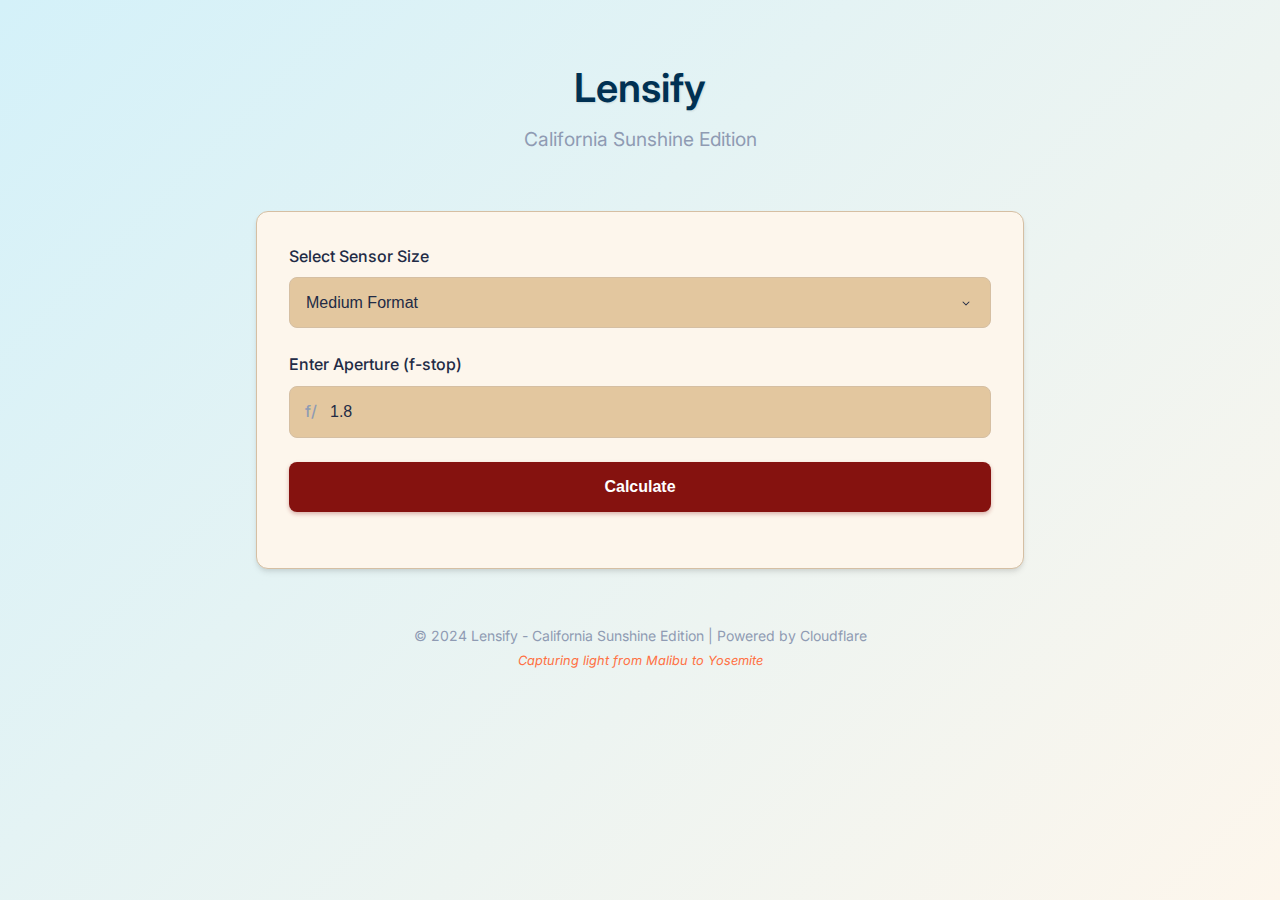
==== lensify/public/index.html @ 9fa5b143 "update" ====
<!DOCTYPE html>
<html lang="en">
<head>
    <meta charset="UTF-8">
    <meta name="viewport" content="width=device-width, initial-scale=1.0">
    <title>Lensify - Sensor & Aperture Calculator</title>
    <link rel="stylesheet" href="malibu.css">
    <!-- 使用Google Fonts -->
    <link rel="preconnect" href="https://fonts.googleapis.com">
    <link rel="preconnect" href="https://fonts.gstatic.com" crossorigin>
    <link href="https://fonts.googleapis.com/css2?family=Inter:wght@300;400;600&display=swap" rel="stylesheet">
    <!-- 添加网站图标 -->
    <link rel="icon" href="data:image/svg+xml,<svg xmlns=%22http://www.w3.org/2000/svg%22 viewBox=%220 0 100 100%22><text y=%22.9em%22 font-size=%2290%22>📷</text></svg>">
</head>
<body>
    <div class="container">
        <header>
            <h1>Lensify</h1>
            <p class="subtitle">California Sunshine Edition</p>
        </header>

        <main>
            <div class="calculator-card">
                <div class="form-group">
                    <label for="sensorSize">Select Sensor Size</label>
                    <select id="sensorSize" class="form-control">
                        <!-- 相机传感器选项 -->
                        <optgroup label="Camera Sensors">
                            <option value="medium-format">Medium Format</option>
                            <option value="full-frame">Full Frame</option>
                            <option value="aps-h">APS-H</option>
                            <option value="aps-c-canon">APS-C (Canon)</option>
                            <option value="aps-c">APS-C</option>
                            <option value="micro-four-thirds">Micro Four Thirds</option>
                            <option value="1-inch">1-inch</option>
                        </optgroup>
                        
                        <!-- 手机传感器选项 -->
                        <optgroup label="Phone Sensors">
                            <option value="1/1.14">1/1.14-inch</option>
                            <option value="1/1.28">1/1.28-inch</option>
                            <option value="1/1.3">1/1.3-inch</option>
                            <option value="1/1.31">1/1.31-inch</option>
                            <option value="1/1.35">1/1.35-inch</option>
                            <option value="1/1.4">1/1.4-inch</option>
                            <option value="1/1.49">1/1.49-inch</option>
                            <option value="1/1.5">1/1.5-inch</option>
                            <option value="1/1.56">1/1.56-inch</option>
                            <option value="1/1.57">1/1.57-inch</option>
                            <option value="1/1.6">1/1.6-inch</option>
                            <option value="1/1.7">1/1.7-inch</option>
                            <option value="1/1.74">1/1.74-inch</option>
                            <option value="1/1.78">1/1.78-inch</option>
                            <option value="1/1.95">1/1.95-inch</option>
                            <option value="1/2">1/2-inch</option>
                            <option value="1/2.3">1/2.3-inch</option>
                            <option value="1/2.55">1/2.55-inch</option>
                            <option value="1/2.76">1/2.76-inch</option>
                            <option value="1/3">1/3-inch</option>
                            <option value="1/3.06">1/3.06-inch</option>
                            <option value="1/3.2">1/3.2-inch</option>
                            <option value="1/3.4">1/3.4-inch</option>
                            <option value="1/3.6">1/3.6-inch</option>
                            <option value="1/4">1/4-inch</option>
                        </optgroup>
                    </select>
                </div>

                <div class="form-group">
                    <label for="aperture">Enter Aperture (f-stop)</label>
                    <div class="input-prefix">
                        <span class="prefix">f/</span>
                        <input type="number" id="aperture" class="form-control" step="0.1" min="0.95" value="1.8">
                    </div>
                </div>

                <button id="calculate" class="btn-calculate">Calculate</button>

                <div id="result" class="result-container hidden">
                    <h3>🌞 Result</h3>
                    <div class="result-grid">
                        <div class="result-item">
                            <span class="result-label">Sensor:</span>
                            <span id="result-sensor" class="result-value">-</span>
                        </div>
                        <div class="result-item">
                            <span class="result-label">Crop Factor:</span>
                            <span id="result-crop-factor" class="result-value">-</span>
                        </div>
                        <div class="result-item">
                            <span class="result-label">Input Aperture:</span>
                            <span id="result-input-aperture" class="result-value">-</span>
                        </div>
                        <div class="result-item highlight">
                            <span class="result-label">Equivalent Aperture:</span>
                            <span id="result-equivalent-aperture" class="result-value">-</span>
                        </div>
                    </div>
                    <p class="explanation">
                        Equivalent aperture represents the effective f-stop when comparing the depth of field to a full-frame camera. 
                        This helps you understand how your lens performs across different sensor sizes.
                    </p>
                </div>
            </div>
        </main>

        <footer>
            <p>&copy; 2024 Lensify - California Sunshine Edition | Powered by Cloudflare</p>
            <p class="motto">Capturing light from Malibu to Yosemite</p>
        </footer>
    </div>

    <script src="sanfrancisco.js"></script>
</body>
</html>
---- lensify/public/malibu.css ----
/* 
 * Malibu CSS - Lensify项目样式表
 * 
 * 这个样式表定义了Lensify计算器的视觉外观
 * 采用加州阳光风格的设计
 */

:root {
  /* 主色调 - 加州阳光风格 */
  --ocean-blue: #003153;       /* 深海蓝 - 主色调 */
  --wine-red: #85120F;         /* 红酒色 - 按钮色 */
  --sand-beige: #E3C79F;       /* 沙滩米色 - 上传框背景 */
  --sky-light: #D4F1F9;        /* 浅蓝天空 - 背景渐变起始 */
  --sand-light: #FDF6EC;       /* 浅沙色 - 背景渐变结束 */
  --sand-dark: #D5BFA3;        /* 深沙色 - 边框和分隔线 */
  
  /* 文字颜色 */
  --text-dark: #222B45;        /* 深色文字 */
  --text-light: #8F9BB3;       /* 浅色文字 */
  --text-white: #FFFFFF;       /* 白色文字 */
  
  /* 功能色 */
  --success: #00866E;          /* 成功色 - 加州松绿 */
  --warning: #F9A826;          /* 警告色 - 加州橙 */
  --error: #C53030;            /* 错误色 - 加州红 */
  --coral: #FF7043;            /* 珊瑚色 - 辅助色 */
  
  /* 间距变量 */
  --spacing-xs: 0.25rem;
  --spacing-sm: 0.5rem;
  --spacing-md: 1rem;
  --spacing-lg: 1.5rem;
  --spacing-xl: 2rem;
  
  /* 边框半径 */
  --border-radius-sm: 0.25rem;
  --border-radius-md: 0.5rem;
  --border-radius-lg: 0.75rem;
  
  /* 阴影 */
  --shadow-sm: 0 1px 2px 0 rgba(0, 0, 0, 0.05);
  --shadow-md: 0 4px 6px -1px rgba(0, 0, 0, 0.1), 0 2px 4px -1px rgba(0, 0, 0, 0.06);
  --shadow-lg: 0 10px 15px -3px rgba(0, 0, 0, 0.1), 0 4px 6px -2px rgba(0, 0, 0, 0.05);
}

/* 基础样式重置 */
* {
  margin: 0;
  padding: 0;
  box-sizing: border-box;
}

body {
  font-family: 'Inter', -apple-system, BlinkMacSystemFont, sans-serif;
  background: linear-gradient(135deg, var(--sky-light) 0%, var(--sand-light) 100%);
  color: var(--text-dark);
  line-height: 1.6;
  min-height: 100vh;
  padding: var(--spacing-md);
}

/* 布局容器 */
.container {
  max-width: 800px;
  margin: 0 auto;
  padding: var(--spacing-md);
}

/* 标题样式 */
header {
  text-align: center;
  margin-bottom: var(--spacing-xl);
  padding: var(--spacing-lg) 0;
}

h1 {
  font-size: 2.5rem;
  font-weight: 600;
  color: var(--ocean-blue);
  margin-bottom: var(--spacing-xs);
  text-shadow: 1px 1px 2px rgba(0, 0, 0, 0.1);
}

.subtitle {
  font-size: 1.2rem;
  color: var(--text-light);
}

/* 卡片样式 */
.calculator-card {
  background-color: var(--sand-light);
  border-radius: var(--border-radius-lg);
  box-shadow: var(--shadow-md);
  padding: var(--spacing-xl);
  margin-bottom: var(--spacing-xl);
  border: 1px solid var(--sand-dark);
}

/* 表单元素 */
.form-group {
  margin-bottom: var(--spacing-lg);
}

label {
  display: block;
  margin-bottom: var(--spacing-sm);
  font-weight: 500;
  color: var(--text-dark);
}

.form-control {
  width: 100%;
  padding: var(--spacing-md);
  font-size: 1rem;
  border: 1px solid var(--sand-dark);
  border-radius: var(--border-radius-md);
  background-color: var(--text-white);
  color: var(--text-dark);
  transition: border-color 0.2s, box-shadow 0.2s;
}

.form-control:focus {
  outline: none;
  border-color: var(--ocean-blue);
  box-shadow: 0 0 0 3px rgba(0, 49, 83, 0.2);
}

select.form-control {
  appearance: none;
  background-image: url("data:image/svg+xml,%3Csvg xmlns='http://www.w3.org/2000/svg' width='16' height='16' viewBox='0 0 16 16'%3E%3Cpath fill='%23222B45' d='M4.646 6.646a.5.5 0 01.708 0L8 9.293l2.646-2.647a.5.5 0 01.708.708l-3 3a.5.5 0 01-.708 0l-3-3a.5.5 0 010-.708z'/%3E%3C/svg%3E");
  background-repeat: no-repeat;
  background-position: right 1rem center;
  padding-right: 2.5rem;
  background-color: var(--sand-beige);
}

/* 光圈输入前缀样式 */
.input-prefix {
  position: relative;
  display: flex;
  align-items: center;
}

.prefix {
  position: absolute;
  left: var(--spacing-md);
  font-weight: 500;
  color: var(--text-light);
  z-index: 1;
}

input[type="number"] {
  padding-left: 2.5rem;
  background-color: var(--sand-beige);
}

/* 按钮样式 */
.btn-calculate {
  width: 100%;
  padding: var(--spacing-md);
  background-color: var(--wine-red);
  color: var(--text-white);
  border: none;
  border-radius: var(--border-radius-md);
  font-size: 1rem;
  font-weight: 600;
  cursor: pointer;
  transition: background-color 0.2s, transform 0.1s;
  margin-bottom: var(--spacing-lg);
  box-shadow: 0 2px 4px rgba(133, 18, 15, 0.3);
}

.btn-calculate:hover {
  background-color: #6A0F0D; /* 深红酒色 */
  transform: translateY(-2px);
}

.btn-calculate:active {
  transform: translateY(0);
}

.btn-calculate:focus {
  outline: none;
  box-shadow: 0 0 0 3px rgba(133, 18, 15, 0.3);
}

/* 结果区域 */
.result-container {
  background-color: var(--sky-light);
  border-radius: var(--border-radius-md);
  padding: var(--spacing-lg);
  margin-top: var(--spacing-lg);
  border: 1px solid rgba(0, 49, 83, 0.2);
}

.result-container.hidden {
  display: none;
}

.result-container h3 {
  font-size: 1.2rem;
  margin-bottom: var(--spacing-md);
  color: var(--ocean-blue);
}

.result-grid {
  display: grid;
  grid-template-columns: 1fr 1fr;
  gap: var(--spacing-md);
  margin-bottom: var(--spacing-md);
}

.result-item {
  padding: var(--spacing-md);
  background-color: rgba(255, 255, 255, 0.7);
  border-radius: var(--border-radius-sm);
  display: flex;
  flex-direction: column;
  border: 1px solid var(--sand-dark);
}

.result-label {
  font-size: 0.875rem;
  color: var(--text-light);
  margin-bottom: var(--spacing-xs);
}

.result-value {
  font-size: 1.1rem;
  font-weight: 600;
  color: var(--text-dark);
}

.result-item.highlight {
  background-color: var(--text-white);
  border: 1px solid var(--ocean-blue);
}

.result-item.highlight .result-value {
  color: var(--ocean-blue);
  font-size: 1.3rem;
}

.explanation {
  font-size: 0.875rem;
  color: var(--text-light);
  margin-top: var(--spacing-md);
  line-height: 1.5;
  padding: var(--spacing-sm);
  background-color: rgba(255, 255, 255, 0.5);
  border-radius: var(--border-radius-sm);
}

/* 页脚样式 */
footer {
  text-align: center;
  margin-top: var(--spacing-xl);
  padding: var(--spacing-lg) 0;
  color: var(--text-light);
  font-size: 0.875rem;
}

.motto {
  margin-top: var(--spacing-xs);
  font-style: italic;
  color: var(--coral);
  font-size: 0.8rem;
}

/* 响应式设计 */
@media (max-width: 640px) {
  .result-grid {
    grid-template-columns: 1fr;
  }
  
  .calculator-card {
    padding: var(--spacing-lg);
  }
  
  h1 {
    font-size: 2rem;
  }
  
  body {
    padding: var(--spacing-sm);
  }
}
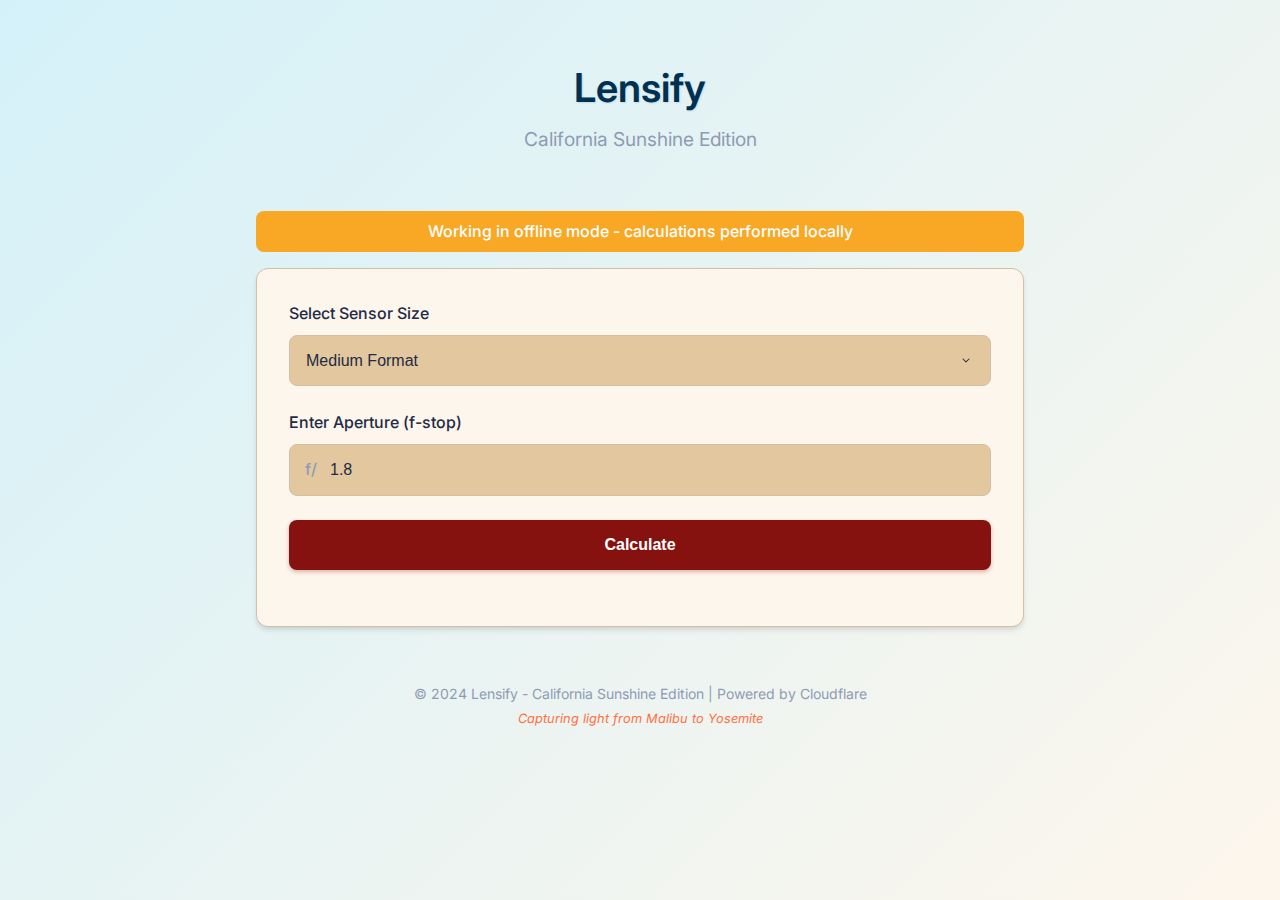
==== commit 71aebcd1: "fix" ====
--- a/lensify/public/index.html
+++ b/lensify/public/index.html
@@ -20,6 +20,10 @@
         </header>
 
         <main>
+            <div id="connection-status" class="status-banner hidden">
+                <p class="status-message">Working in offline mode - calculations performed locally</p>
+            </div>
+            
             <div class="calculator-card">
                 <div class="form-group">
                     <label for="sensorSize">Select Sensor Size</label>
--- a/lensify/public/malibu.css
+++ b/lensify/public/malibu.css
@@ -285,3 +285,22 @@
     padding: var(--spacing-sm);
   }
 }
+
+/* 状态横幅样式 */
+.status-banner {
+  background-color: var(--warning);
+  color: var(--text-white);
+  text-align: center;
+  padding: var(--spacing-sm);
+  margin-bottom: var(--spacing-md);
+  border-radius: var(--border-radius-md);
+  font-weight: 500;
+}
+
+.status-banner.hidden {
+  display: none;
+}
+
+.status-message {
+  margin: 0;
+}
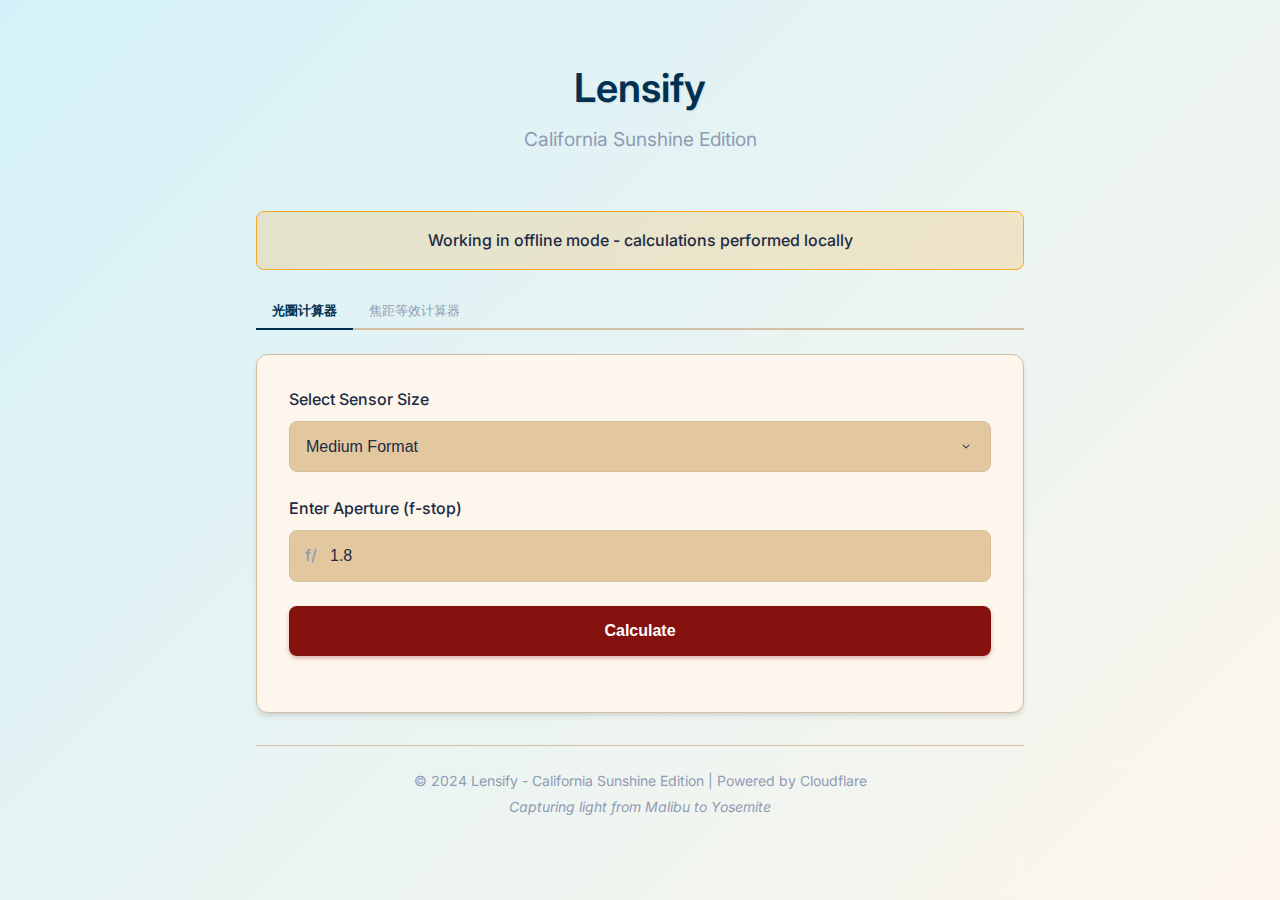
==== commit c37a977c: "update" ====
--- a/lensify/public/index.html
+++ b/lensify/public/index.html
@@ -24,86 +24,245 @@
                 <p class="status-message">Working in offline mode - calculations performed locally</p>
             </div>
             
-            <div class="calculator-card">
-                <div class="form-group">
-                    <label for="sensorSize">Select Sensor Size</label>
-                    <select id="sensorSize" class="form-control">
-                        <!-- 相机传感器选项 -->
-                        <optgroup label="Camera Sensors">
-                            <option value="medium-format">Medium Format</option>
-                            <option value="full-frame">Full Frame</option>
-                            <option value="aps-h">APS-H</option>
-                            <option value="aps-c-canon">APS-C (Canon)</option>
-                            <option value="aps-c">APS-C</option>
-                            <option value="micro-four-thirds">Micro Four Thirds</option>
-                            <option value="1-inch">1-inch</option>
-                        </optgroup>
-                        
-                        <!-- 手机传感器选项 -->
-                        <optgroup label="Phone Sensors">
-                            <option value="1/1.14">1/1.14-inch</option>
-                            <option value="1/1.28">1/1.28-inch</option>
-                            <option value="1/1.3">1/1.3-inch</option>
-                            <option value="1/1.31">1/1.31-inch</option>
-                            <option value="1/1.35">1/1.35-inch</option>
-                            <option value="1/1.4">1/1.4-inch</option>
-                            <option value="1/1.49">1/1.49-inch</option>
-                            <option value="1/1.5">1/1.5-inch</option>
-                            <option value="1/1.56">1/1.56-inch</option>
-                            <option value="1/1.57">1/1.57-inch</option>
-                            <option value="1/1.6">1/1.6-inch</option>
-                            <option value="1/1.7">1/1.7-inch</option>
-                            <option value="1/1.74">1/1.74-inch</option>
-                            <option value="1/1.78">1/1.78-inch</option>
-                            <option value="1/1.95">1/1.95-inch</option>
-                            <option value="1/2">1/2-inch</option>
-                            <option value="1/2.3">1/2.3-inch</option>
-                            <option value="1/2.55">1/2.55-inch</option>
-                            <option value="1/2.76">1/2.76-inch</option>
-                            <option value="1/3">1/3-inch</option>
-                            <option value="1/3.06">1/3.06-inch</option>
-                            <option value="1/3.2">1/3.2-inch</option>
-                            <option value="1/3.4">1/3.4-inch</option>
-                            <option value="1/3.6">1/3.6-inch</option>
-                            <option value="1/4">1/4-inch</option>
-                        </optgroup>
-                    </select>
+            <!-- 标签页导航 -->
+            <div class="tab-container">
+                <div class="tab-buttons">
+                    <button id="tab-button-aperture" class="tab-button active">光圈计算器</button>
+                    <button id="tab-button-focal" class="tab-button">焦距等效计算器</button>
                 </div>
-
-                <div class="form-group">
-                    <label for="aperture">Enter Aperture (f-stop)</label>
-                    <div class="input-prefix">
-                        <span class="prefix">f/</span>
-                        <input type="number" id="aperture" class="form-control" step="0.1" min="0.95" value="1.8">
+            
+                <!-- 光圈计算器标签页 -->
+                <div id="tab-aperture" class="tab-content active">
+                    <div class="calculator-card">
+                        <div class="form-group">
+                            <label for="sensorSize">Select Sensor Size</label>
+                            <select id="sensorSize" class="form-control">
+                                <!-- 相机传感器选项 -->
+                                <optgroup label="Camera Sensors">
+                                    <option value="medium-format">Medium Format</option>
+                                    <option value="full-frame">Full Frame</option>
+                                    <option value="aps-h">APS-H</option>
+                                    <option value="aps-c-canon">APS-C (Canon)</option>
+                                    <option value="aps-c">APS-C</option>
+                                    <option value="micro-four-thirds">Micro Four Thirds</option>
+                                    <option value="1-inch">1-inch</option>
+                                </optgroup>
+                                
+                                <!-- 手机传感器选项 -->
+                                <optgroup label="Phone Sensors">
+                                    <option value="1/1.14">1/1.14-inch</option>
+                                    <option value="1/1.28">1/1.28-inch</option>
+                                    <option value="1/1.3">1/1.3-inch</option>
+                                    <option value="1/1.31">1/1.31-inch</option>
+                                    <option value="1/1.35">1/1.35-inch</option>
+                                    <option value="1/1.4">1/1.4-inch</option>
+                                    <option value="1/1.49">1/1.49-inch</option>
+                                    <option value="1/1.5">1/1.5-inch</option>
+                                    <option value="1/1.56">1/1.56-inch</option>
+                                    <option value="1/1.57">1/1.57-inch</option>
+                                    <option value="1/1.6">1/1.6-inch</option>
+                                    <option value="1/1.7">1/1.7-inch</option>
+                                    <option value="1/1.74">1/1.74-inch</option>
+                                    <option value="1/1.78">1/1.78-inch</option>
+                                    <option value="1/1.95">1/1.95-inch</option>
+                                    <option value="1/2">1/2-inch</option>
+                                    <option value="1/2.3">1/2.3-inch</option>
+                                    <option value="1/2.55">1/2.55-inch</option>
+                                    <option value="1/2.76">1/2.76-inch</option>
+                                    <option value="1/3">1/3-inch</option>
+                                    <option value="1/3.06">1/3.06-inch</option>
+                                    <option value="1/3.2">1/3.2-inch</option>
+                                    <option value="1/3.4">1/3.4-inch</option>
+                                    <option value="1/3.6">1/3.6-inch</option>
+                                    <option value="1/4">1/4-inch</option>
+                                </optgroup>
+                            </select>
+                        </div>
+
+                        <div class="form-group">
+                            <label for="aperture">Enter Aperture (f-stop)</label>
+                            <div class="input-prefix">
+                                <span class="prefix">f/</span>
+                                <input type="number" id="aperture" class="form-control" step="0.1" min="0.95" value="1.8">
+                            </div>
+                        </div>
+
+                        <button id="calculate" class="btn-calculate">Calculate</button>
+
+                        <div id="result" class="result-container hidden">
+                            <h3>🌞 Result</h3>
+                            <div class="result-grid">
+                                <div class="result-item">
+                                    <span class="result-label">Sensor:</span>
+                                    <span id="result-sensor" class="result-value">-</span>
+                                </div>
+                                <div class="result-item">
+                                    <span class="result-label">Crop Factor:</span>
+                                    <span id="result-crop-factor" class="result-value">-</span>
+                                </div>
+                                <div class="result-item">
+                                    <span class="result-label">Input Aperture:</span>
+                                    <span id="result-input-aperture" class="result-value">-</span>
+                                </div>
+                                <div class="result-item highlight">
+                                    <span class="result-label">Equivalent Aperture:</span>
+                                    <span id="result-equivalent-aperture" class="result-value">-</span>
+                                </div>
+                            </div>
+                            <p class="explanation">
+                                Equivalent aperture represents the effective f-stop when comparing the depth of field to a full-frame camera. 
+                                This helps you understand how your lens performs across different sensor sizes.
+                            </p>
+                        </div>
                     </div>
                 </div>
-
-                <button id="calculate" class="btn-calculate">Calculate</button>
-
-                <div id="result" class="result-container hidden">
-                    <h3>🌞 Result</h3>
-                    <div class="result-grid">
-                        <div class="result-item">
-                            <span class="result-label">Sensor:</span>
-                            <span id="result-sensor" class="result-value">-</span>
-                        </div>
-                        <div class="result-item">
-                            <span class="result-label">Crop Factor:</span>
-                            <span id="result-crop-factor" class="result-value">-</span>
-                        </div>
-                        <div class="result-item">
-                            <span class="result-label">Input Aperture:</span>
-                            <span id="result-input-aperture" class="result-value">-</span>
-                        </div>
-                        <div class="result-item highlight">
-                            <span class="result-label">Equivalent Aperture:</span>
-                            <span id="result-equivalent-aperture" class="result-value">-</span>
+                
+                <!-- 焦距等效计算器标签页 -->
+                <div id="tab-focal" class="tab-content">
+                    <div class="calculator-card">
+                        <div class="form-group">
+                            <label for="originalSensor">Original Sensor Size</label>
+                            <select id="originalSensor" class="form-control">
+                                <!-- 相机传感器选项 -->
+                                <optgroup label="Camera Sensors">
+                                    <option value="medium-format">Medium Format</option>
+                                    <option value="full-frame">Full Frame</option>
+                                    <option value="aps-h">APS-H</option>
+                                    <option value="aps-c-canon">APS-C (Canon)</option>
+                                    <option value="aps-c">APS-C</option>
+                                    <option value="micro-four-thirds">Micro Four Thirds</option>
+                                    <option value="1-inch">1-inch</option>
+                                </optgroup>
+                                
+                                <!-- 手机传感器选项 -->
+                                <optgroup label="Phone Sensors">
+                                    <option value="1/1.14">1/1.14-inch</option>
+                                    <option value="1/1.28">1/1.28-inch</option>
+                                    <option value="1/1.3">1/1.3-inch</option>
+                                    <option value="1/1.31">1/1.31-inch</option>
+                                    <option value="1/1.35">1/1.35-inch</option>
+                                    <option value="1/1.4">1/1.4-inch</option>
+                                    <option value="1/1.49">1/1.49-inch</option>
+                                    <option value="1/1.5">1/1.5-inch</option>
+                                    <option value="1/1.56">1/1.56-inch</option>
+                                    <option value="1/1.57">1/1.57-inch</option>
+                                    <option value="1/1.6">1/1.6-inch</option>
+                                    <option value="1/1.7">1/1.7-inch</option>
+                                    <option value="1/1.74">1/1.74-inch</option>
+                                    <option value="1/1.78">1/1.78-inch</option>
+                                    <option value="1/1.95">1/1.95-inch</option>
+                                    <option value="1/2">1/2-inch</option>
+                                    <option value="1/2.3">1/2.3-inch</option>
+                                    <option value="1/2.55">1/2.55-inch</option>
+                                    <option value="1/2.76">1/2.76-inch</option>
+                                    <option value="1/3">1/3-inch</option>
+                                    <option value="1/3.06">1/3.06-inch</option>
+                                    <option value="1/3.2">1/3.2-inch</option>
+                                    <option value="1/3.4">1/3.4-inch</option>
+                                    <option value="1/3.6">1/3.6-inch</option>
+                                    <option value="1/4">1/4-inch</option>
+                                </optgroup>
+                            </select>
+                        </div>
+
+                        <div class="focal-length-inputs">
+                            <div class="form-group">
+                                <label for="originalFocal">Original Focal Length (mm)</label>
+                                <input type="number" id="originalFocal" class="form-control" step="1" min="1" value="23">
+                            </div>
+
+                            <div class="form-group">
+                                <label for="newFocal">New Focal Length (mm)</label>
+                                <input type="number" id="newFocal" class="form-control" step="1" min="1" value="35">
+                            </div>
+                        </div>
+
+                        <div class="form-group">
+                            <label for="focalAperture">Aperture (f-stop)</label>
+                            <div class="input-prefix">
+                                <span class="prefix">f/</span>
+                                <input type="number" id="focalAperture" class="form-control" step="0.1" min="0.95" value="1.8">
+                            </div>
+                        </div>
+
+                        <button id="calculateFocal" class="btn-calculate">Calculate</button>
+
+                        <div id="focalResult" class="result-container hidden">
+                            <h3>🔍 Focal Length Equivalent Result</h3>
+                            
+                            <div class="result-section">
+                                <h4>Sensor Equivalence</h4>
+                                <div class="result-grid">
+                                    <div class="result-item">
+                                        <span class="result-label">Original Sensor:</span>
+                                        <span id="result-original-sensor" class="result-value">-</span>
+                                    </div>
+                                    <div class="result-item">
+                                        <span class="result-label">Original Crop Factor:</span>
+                                        <span id="result-original-crop" class="result-value">-</span>
+                                    </div>
+                                    <div class="result-item highlight">
+                                        <span class="result-label">Equivalent Sensor:</span>
+                                        <span id="result-equivalent-sensor" class="result-value">-</span>
+                                    </div>
+                                    <div class="result-item highlight">
+                                        <span class="result-label">New Crop Factor:</span>
+                                        <span id="result-new-crop" class="result-value">-</span>
+                                    </div>
+                                </div>
+                            </div>
+                            
+                            <div class="result-section">
+                                <h4>Lens Performance</h4>
+                                <div class="result-grid">
+                                    <div class="result-item">
+                                        <span class="result-label">Original Focal Length:</span>
+                                        <span id="result-original-focal" class="result-value">-</span>
+                                    </div>
+                                    <div class="result-item">
+                                        <span class="result-label">New Focal Length:</span>
+                                        <span id="result-new-focal" class="result-value">-</span>
+                                    </div>
+                                    <div class="result-item">
+                                        <span class="result-label">Aperture:</span>
+                                        <span id="result-focal-aperture" class="result-value">-</span>
+                                    </div>
+                                    <div class="result-item highlight">
+                                        <span class="result-label">Equivalent Aperture:</span>
+                                        <span id="result-focal-equivalent-aperture" class="result-value">-</span>
+                                    </div>
+                                </div>
+                            </div>
+                            
+                            <div class="result-section">
+                                <h4>Additional Information</h4>
+                                <div class="result-grid">
+                                    <div class="result-item">
+                                        <span class="result-label">Original Equiv. Focal Length:</span>
+                                        <span id="result-original-equiv-focal" class="result-value">-</span>
+                                    </div>
+                                    <div class="result-item">
+                                        <span class="result-label">New Equiv. Focal Length:</span>
+                                        <span id="result-new-equiv-focal" class="result-value">-</span>
+                                    </div>
+                                    <div class="result-item">
+                                        <span class="result-label">Angle of View Change:</span>
+                                        <span id="result-angle-change" class="result-value">-</span>
+                                    </div>
+                                    <div class="result-item">
+                                        <span class="result-label">Relative Sensor Area:</span>
+                                        <span id="result-relative-area" class="result-value">-</span>
+                                    </div>
+                                </div>
+                            </div>
+                            
+                            <p class="explanation">
+                                This calculation shows how changing focal length affects the sensor size equivalence.
+                                It helps understand which sensor your lens effectively behaves like when changing focal length,
+                                useful for evaluating lens performance across different focal ranges.
+                            </p>
                         </div>
                     </div>
-                    <p class="explanation">
-                        Equivalent aperture represents the effective f-stop when comparing the depth of field to a full-frame camera. 
-                        This helps you understand how your lens performs across different sensor sizes.
-                    </p>
                 </div>
             </div>
         </main>
--- a/lensify/public/malibu.css
+++ b/lensify/public/malibu.css
@@ -251,56 +251,160 @@
   border-radius: var(--border-radius-sm);
 }
 
+/* 标签页样式 */
+.tab-container {
+  margin-bottom: var(--spacing-xl);
+}
+
+.tab-buttons {
+  display: flex;
+  margin-bottom: var(--spacing-lg);
+  border-bottom: 2px solid var(--sand-dark);
+}
+
+.tab-button {
+  padding: var(--spacing-sm) var(--spacing-md);
+  background-color: transparent;
+  border: none;
+  cursor: pointer;
+  font-weight: 500;
+  color: var(--text-light);
+  position: relative;
+  transition: color 0.2s;
+}
+
+.tab-button:hover {
+  color: var(--ocean-blue);
+}
+
+.tab-button.active {
+  color: var(--ocean-blue);
+  font-weight: 600;
+}
+
+.tab-button.active::after {
+  content: '';
+  position: absolute;
+  bottom: -2px;
+  left: 0;
+  right: 0;
+  height: 2px;
+  background-color: var(--ocean-blue);
+}
+
+.tab-content {
+  display: none;
+}
+
+.tab-content.active {
+  display: block;
+  animation: fadeIn 0.3s ease-in-out;
+}
+
+@keyframes fadeIn {
+  from { opacity: 0; transform: translateY(5px); }
+  to { opacity: 1; transform: translateY(0); }
+}
+
+/* 焦距计算器特定样式 */
+.focal-length-inputs {
+  display: grid;
+  grid-template-columns: 1fr 1fr;
+  gap: var(--spacing-md);
+}
+
+.result-section {
+  margin-bottom: var(--spacing-lg);
+  padding-bottom: var(--spacing-md);
+  border-bottom: 1px solid rgba(0, 49, 83, 0.1);
+}
+
+.result-section:last-child {
+  margin-bottom: 0;
+  padding-bottom: 0;
+  border-bottom: none;
+}
+
+.result-section h4 {
+  font-size: 1rem;
+  margin-bottom: var(--spacing-sm);
+  color: var(--ocean-blue);
+}
+
+/* 状态banner */
+.status-banner {
+  background-color: rgba(249, 168, 38, 0.2);
+  border: 1px solid var(--warning);
+  border-radius: var(--border-radius-md);
+  padding: var(--spacing-md);
+  margin-bottom: var(--spacing-lg);
+  text-align: center;
+}
+
+.status-banner.hidden {
+  display: none;
+}
+
+.status-message {
+  color: var(--text-dark);
+  font-weight: 500;
+}
+
 /* 页脚样式 */
 footer {
   text-align: center;
   margin-top: var(--spacing-xl);
-  padding: var(--spacing-lg) 0;
+  padding-top: var(--spacing-lg);
+  border-top: 1px solid var(--sand-dark);
   color: var(--text-light);
   font-size: 0.875rem;
 }
 
 .motto {
+  font-style: italic;
   margin-top: var(--spacing-xs);
-  font-style: italic;
-  color: var(--coral);
-  font-size: 0.8rem;
-}
-
-/* 响应式设计 */
-@media (max-width: 640px) {
+}
+
+/* 响应式调整 */
+@media (max-width: 768px) {
   .result-grid {
     grid-template-columns: 1fr;
   }
   
+  .focal-length-inputs {
+    grid-template-columns: 1fr;
+  }
+}
+
+@media (max-width: 480px) {
   .calculator-card {
-    padding: var(--spacing-lg);
+    padding: var(--spacing-md);
   }
   
   h1 {
     font-size: 2rem;
   }
   
-  body {
-    padding: var(--spacing-sm);
-  }
-}
-
-/* 状态横幅样式 */
-.status-banner {
-  background-color: var(--warning);
-  color: var(--text-white);
-  text-align: center;
-  padding: var(--spacing-sm);
-  margin-bottom: var(--spacing-md);
-  border-radius: var(--border-radius-md);
-  font-weight: 500;
-}
-
-.status-banner.hidden {
-  display: none;
-}
-
-.status-message {
-  margin: 0;
-}
+  .result-container {
+    padding: var(--spacing-md);
+  }
+  
+  .tab-buttons {
+    flex-direction: column;
+    border-bottom: none;
+  }
+  
+  .tab-button {
+    padding: var(--spacing-md);
+    border-bottom: 1px solid var(--sand-dark);
+  }
+  
+  .tab-button.active::after {
+    display: none;
+  }
+  
+  .tab-button.active {
+    background-color: var(--sky-light);
+    border-bottom: 1px solid var(--ocean-blue);
+  }
+}
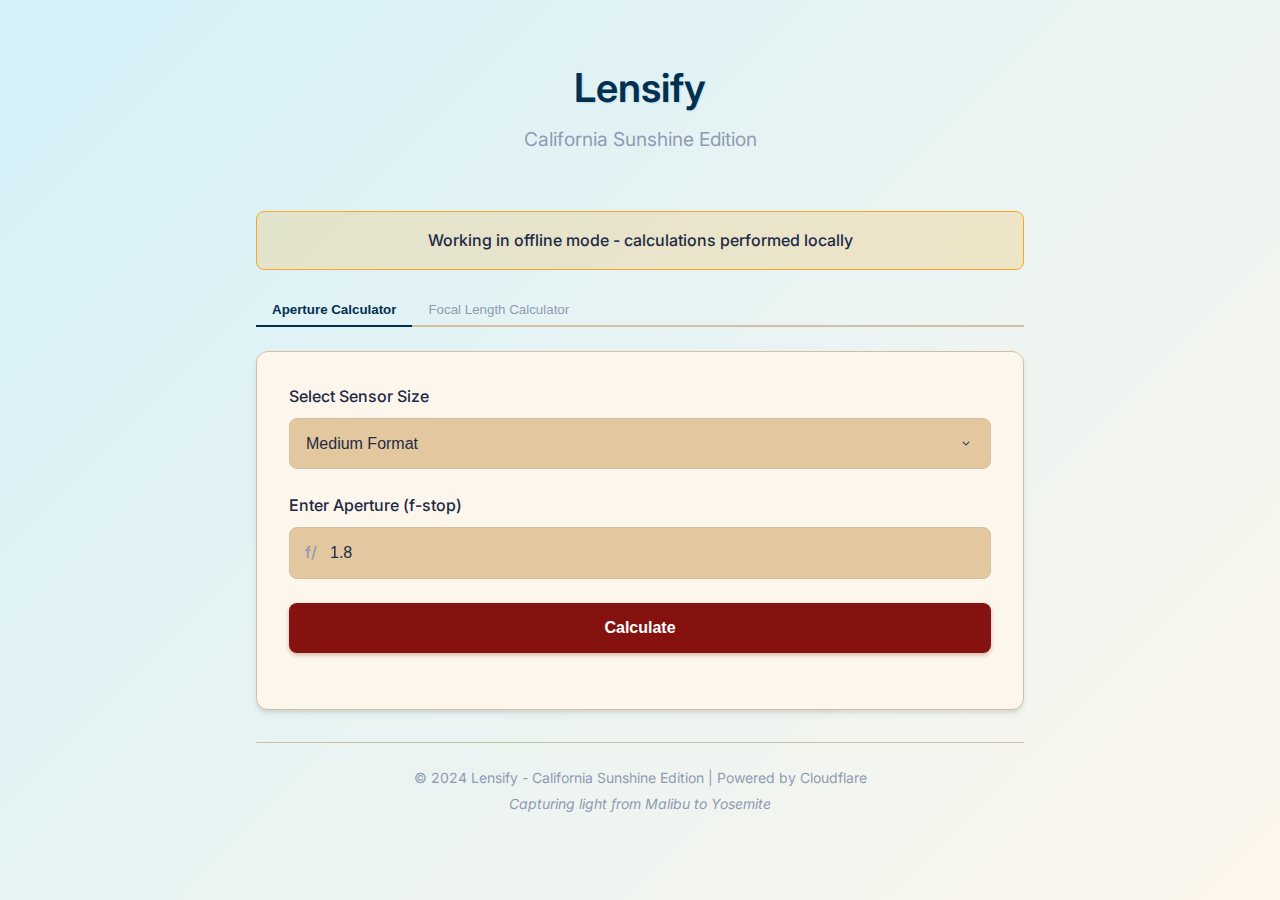
==== commit 99aaeb56: "fix" ====
--- a/lensify/public/index.html
+++ b/lensify/public/index.html
@@ -24,14 +24,14 @@
                 <p class="status-message">Working in offline mode - calculations performed locally</p>
             </div>
             
-            <!-- 标签页导航 -->
+            <!-- Tab navigation -->
             <div class="tab-container">
                 <div class="tab-buttons">
-                    <button id="tab-button-aperture" class="tab-button active">光圈计算器</button>
-                    <button id="tab-button-focal" class="tab-button">焦距等效计算器</button>
+                    <button id="tab-button-aperture" class="tab-button active">Aperture Calculator</button>
+                    <button id="tab-button-focal" class="tab-button">Focal Length Calculator</button>
                 </div>
             
-                <!-- 光圈计算器标签页 -->
+                <!-- Aperture calculator tab -->
                 <div id="tab-aperture" class="tab-content active">
                     <div class="calculator-card">
                         <div class="form-group">
@@ -117,7 +117,7 @@
                     </div>
                 </div>
                 
-                <!-- 焦距等效计算器标签页 -->
+                <!-- Focal Length Calculator tab -->
                 <div id="tab-focal" class="tab-content">
                     <div class="calculator-card">
                         <div class="form-group">
--- a/lensify/public/malibu.css
+++ b/lensify/public/malibu.css
@@ -1,8 +1,7 @@
-/* 
- * Malibu CSS - Lensify项目样式表
+/**
+ * Malibu CSS - Lensify Styles
  * 
- * 这个样式表定义了Lensify计算器的视觉外观
- * 采用加州阳光风格的设计
+ * This stylesheet defines the visual appearance of the Lensify calculator
  */
 
 :root {
@@ -310,7 +309,7 @@
 .focal-length-inputs {
   display: grid;
   grid-template-columns: 1fr 1fr;
-  gap: var(--spacing-md);
+  gap: 1rem;
 }
 
 .result-section {
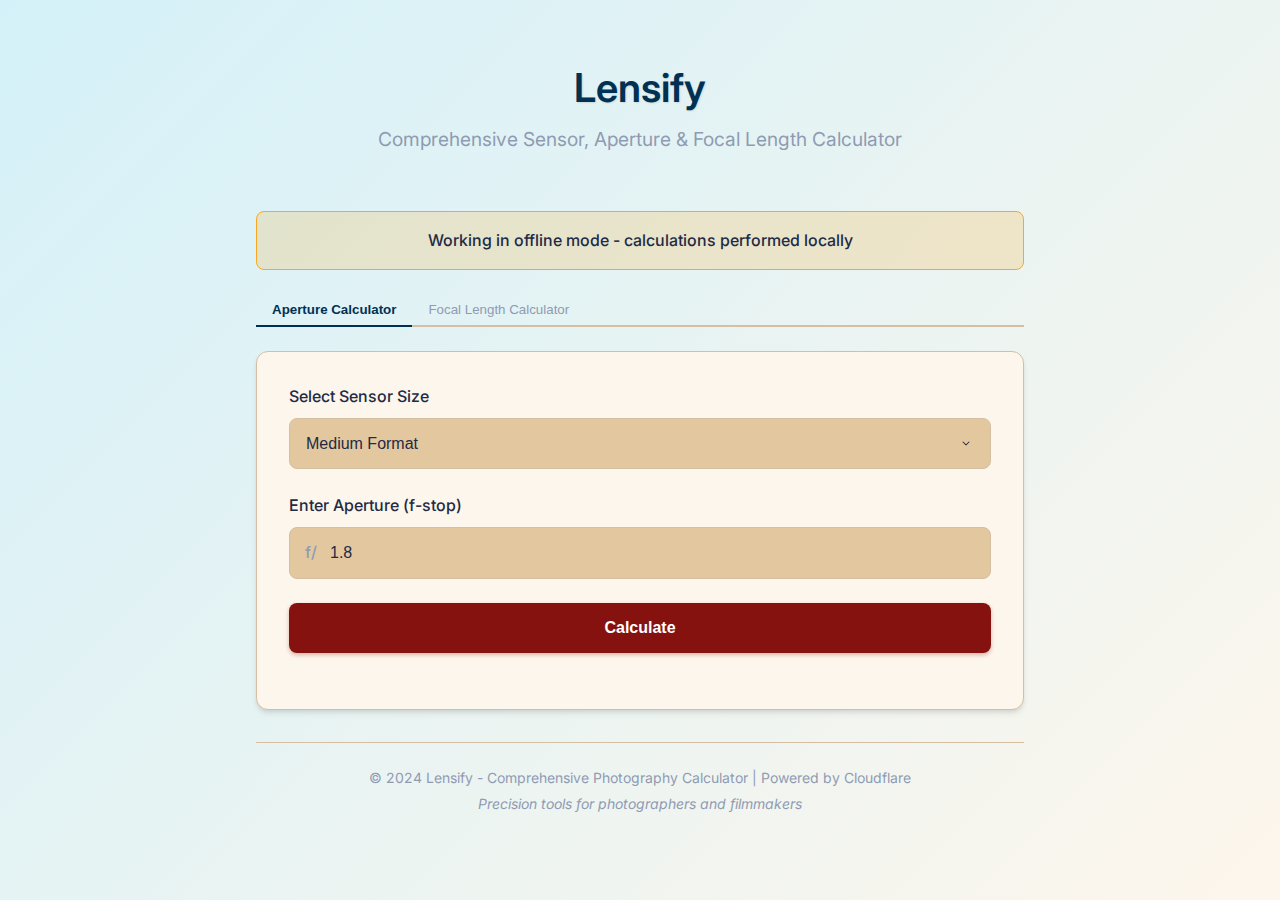
==== commit fdc98e67: "Update website description to be more professional" ====
--- a/lensify/public/index.html
+++ b/lensify/public/index.html
@@ -16,7 +16,7 @@
     <div class="container">
         <header>
             <h1>Lensify</h1>
-            <p class="subtitle">California Sunshine Edition</p>
+            <p class="subtitle">Comprehensive Sensor, Aperture & Focal Length Calculator</p>
         </header>
 
         <main>
@@ -268,8 +268,8 @@
         </main>
 
         <footer>
-            <p>&copy; 2024 Lensify - California Sunshine Edition | Powered by Cloudflare</p>
-            <p class="motto">Capturing light from Malibu to Yosemite</p>
+            <p>&copy; 2024 Lensify - Comprehensive Photography Calculator | Powered by Cloudflare</p>
+            <p class="motto">Precision tools for photographers and filmmakers</p>
         </footer>
     </div>
 
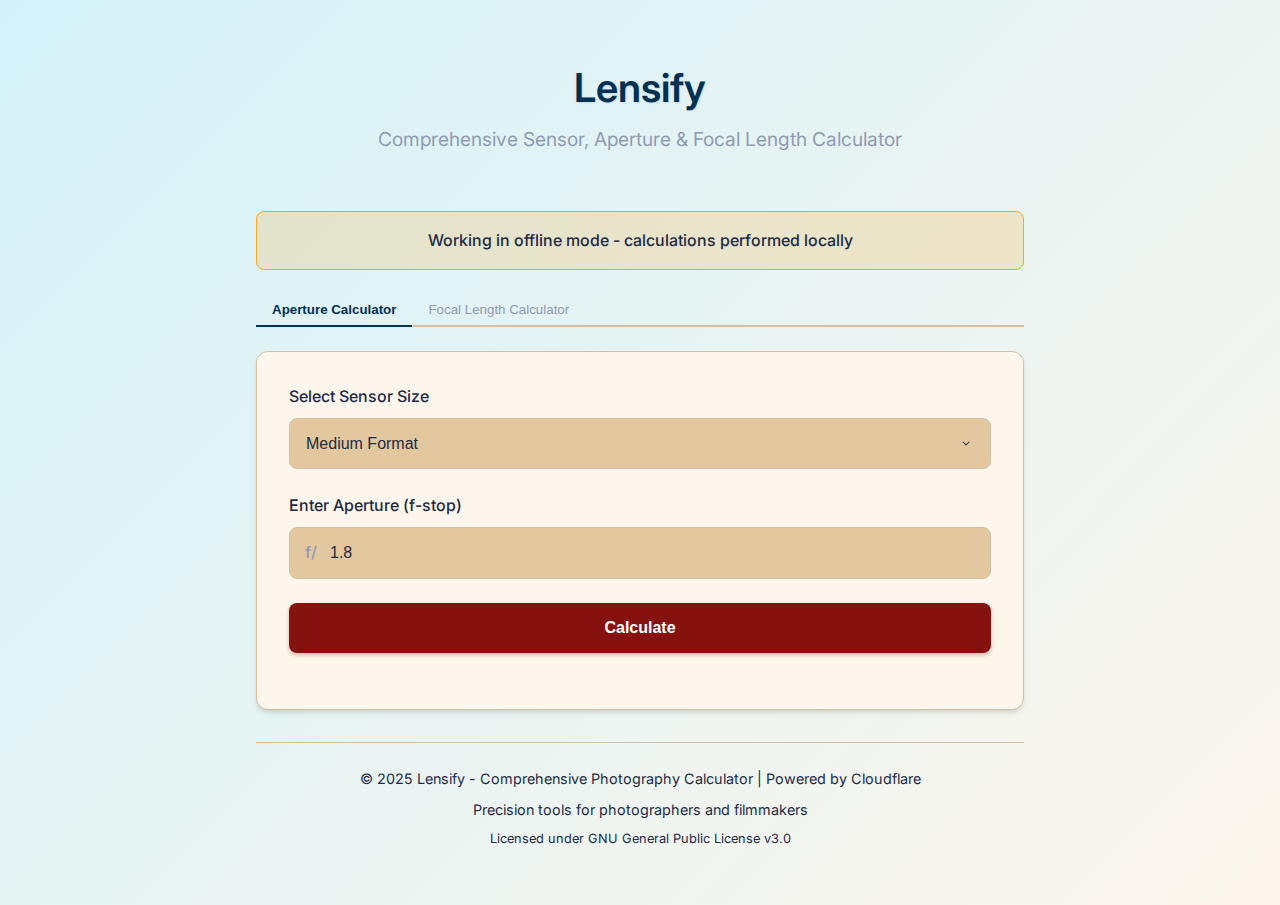
==== commit b8520b14: "feat: update footer with 2025 copyright and GPLv3 notice" ====
--- a/lensify/public/index.html
+++ b/lensify/public/index.html
@@ -267,9 +267,12 @@
             </div>
         </main>
 
-        <footer>
-            <p>&copy; 2024 Lensify - Comprehensive Photography Calculator | Powered by Cloudflare</p>
-            <p class="motto">Precision tools for photographers and filmmakers</p>
+        <footer class="footer">
+            <div class="footer-content">
+                <p>© 2025 Lensify - Comprehensive Photography Calculator | Powered by Cloudflare</p>
+                <p>Precision tools for photographers and filmmakers</p>
+                <p class="license">Licensed under GNU General Public License v3.0</p>
+            </div>
         </footer>
     </div>
 
--- a/lensify/public/malibu.css
+++ b/lensify/public/malibu.css
@@ -407,3 +407,26 @@
     border-bottom: 1px solid var(--ocean-blue);
   }
 }
+
+.footer {
+  margin-top: 2rem;
+  padding: 1rem;
+  text-align: center;
+  color: var(--text-secondary);
+}
+
+.footer-content {
+  max-width: 800px;
+  margin: 0 auto;
+}
+
+.footer p {
+  margin: 0.5rem 0;
+  font-size: 0.9rem;
+}
+
+.footer .license {
+  font-size: 0.8rem;
+  color: var(--text-tertiary);
+  margin-top: 0.5rem;
+}
